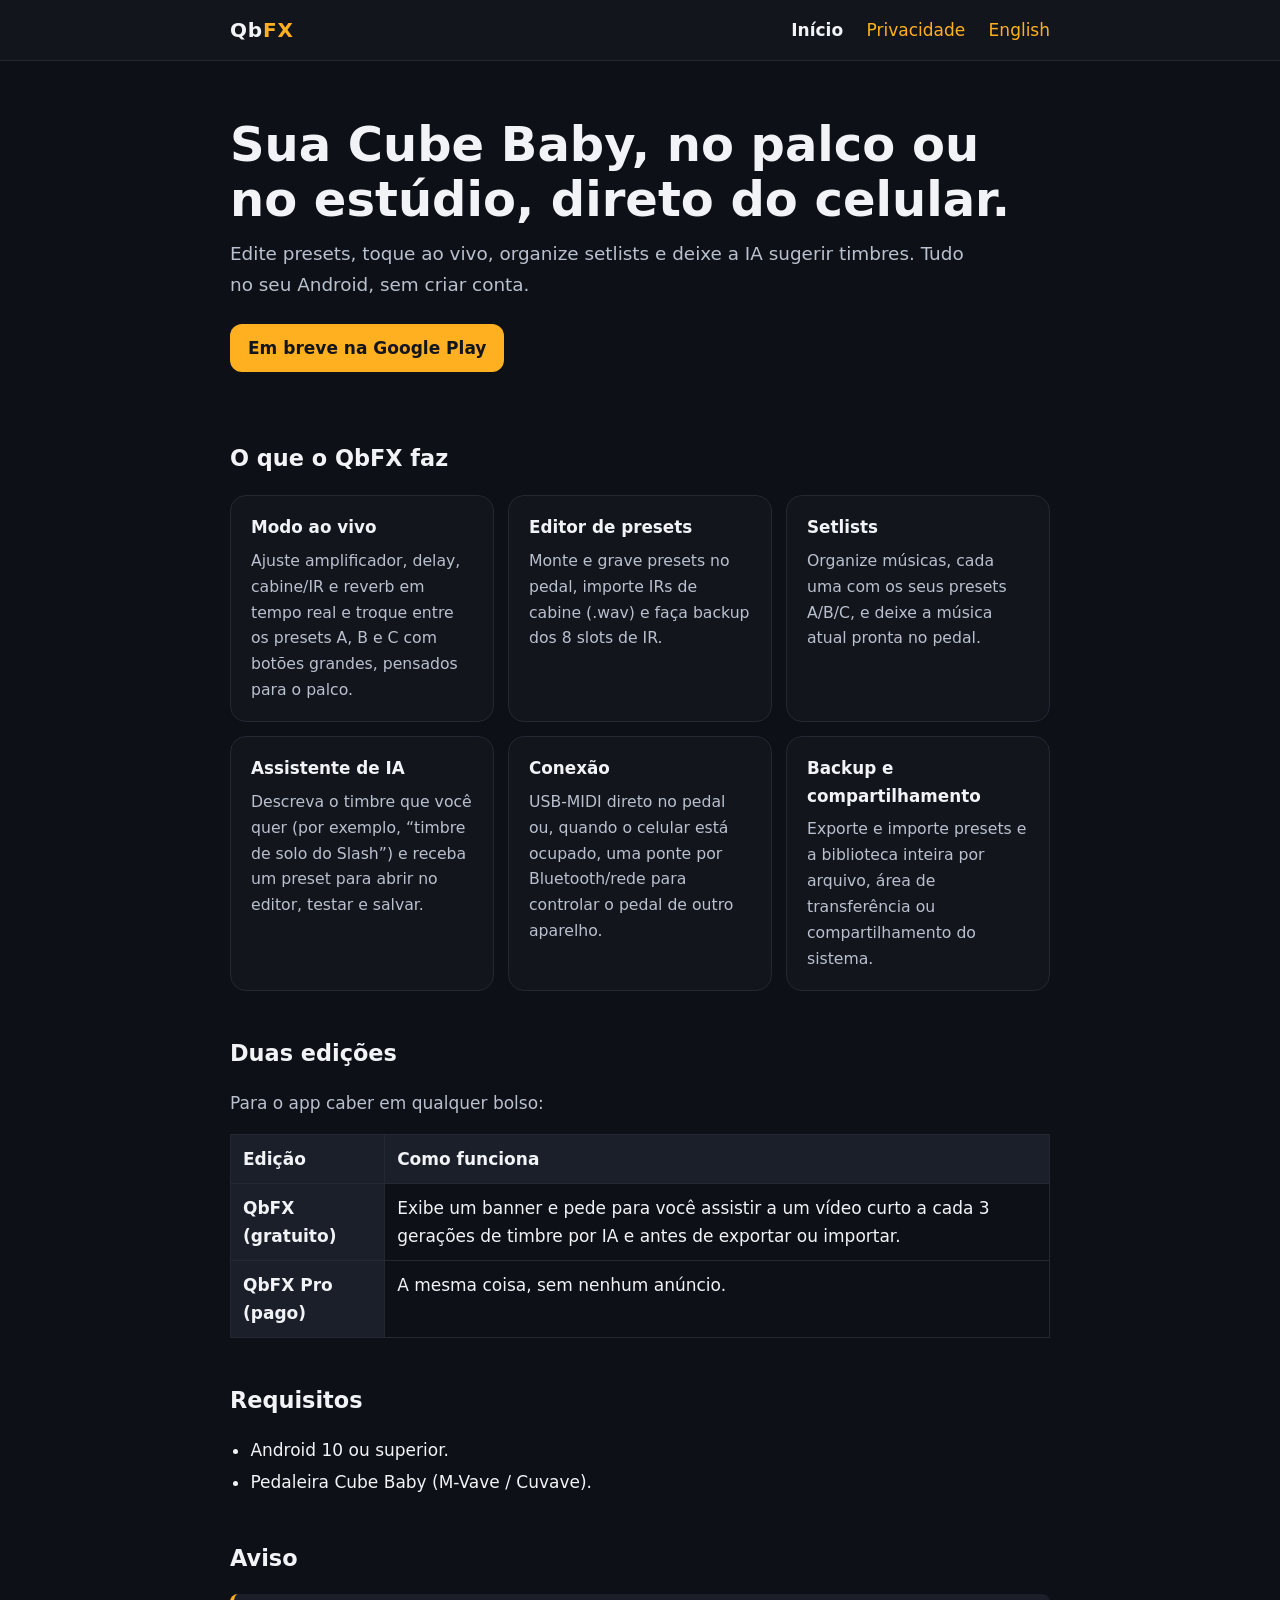
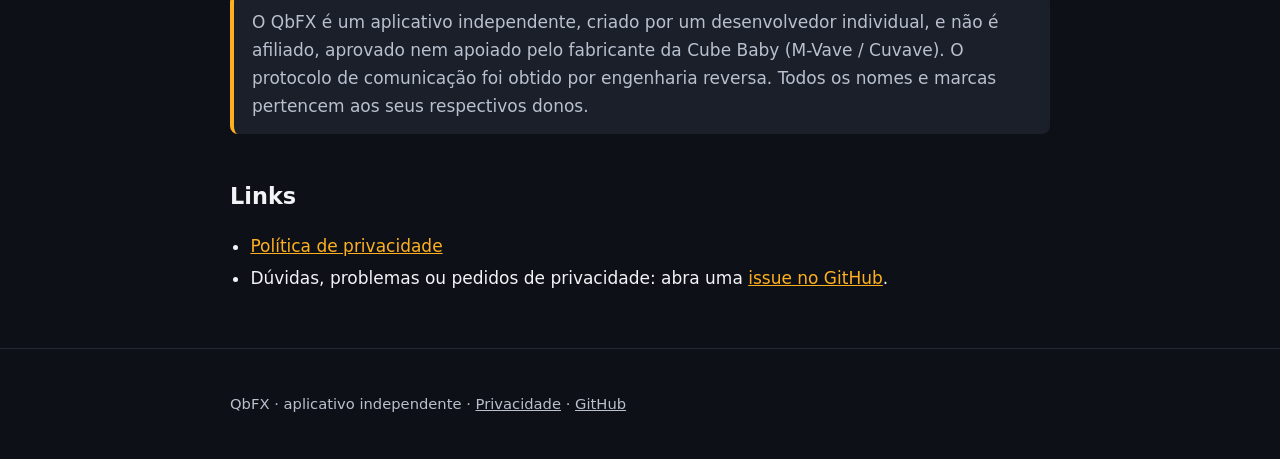
==== index.html @ abd3fe9a "Add the QbFX homepage and privacy policy (pt-BR and English) Static site for GitHub Pages: a simple " ====
<!doctype html>
<html lang="pt-BR">
<head>
<meta charset="utf-8">
<meta name="viewport" content="width=device-width, initial-scale=1">
<title>QbFX — controle para a pedaleira Cube Baby</title>
<meta name="description" content="QbFX: aplicativo independente para editar presets, tocar ao vivo, organizar setlists e criar timbres com IA na pedaleira Cube Baby (M-Vave / Cuvave).">
<meta name="theme-color" content="#0d1016">
<link rel="stylesheet" href="style.css">
<link rel="alternate" hreflang="en" href="en/">
</head>
<body>
<header class="top"><div class="wrap">
<a class="brand" href="./">Qb<span>FX</span></a>
<nav aria-label="Navegação">
<a href="./" aria-current="page">Início</a>
<a href="privacy/">Privacidade</a>
<a href="en/" hreflang="en" lang="en" aria-label="Read this page in English">English</a>
</nav>
</div></header>
<main><div class="wrap">
<section class="hero">
<h1>Sua Cube Baby, no palco ou no estúdio, direto do celular.</h1>
<p>Edite presets, toque ao vivo, organize setlists e deixe a IA sugerir timbres. Tudo no seu Android, sem criar conta.</p>
<span class="badge">Em breve na Google Play</span>
</section>
<h2>O que o QbFX faz</h2>
<div class="grid">
<div class="card"><h3>Modo ao vivo</h3><p>Ajuste amplificador, delay, cabine/IR e reverb em tempo real e troque entre os presets A, B e C com botões grandes, pensados para o palco.</p></div>
<div class="card"><h3>Editor de presets</h3><p>Monte e grave presets no pedal, importe IRs de cabine (.wav) e faça backup dos 8 slots de IR.</p></div>
<div class="card"><h3>Setlists</h3><p>Organize músicas, cada uma com os seus presets A/B/C, e deixe a música atual pronta no pedal.</p></div>
<div class="card"><h3>Assistente de IA</h3><p>Descreva o timbre que você quer (por exemplo, “timbre de solo do Slash”) e receba um preset para abrir no editor, testar e salvar.</p></div>
<div class="card"><h3>Conexão</h3><p>USB-MIDI direto no pedal ou, quando o celular está ocupado, uma ponte por Bluetooth/rede para controlar o pedal de outro aparelho.</p></div>
<div class="card"><h3>Backup e compartilhamento</h3><p>Exporte e importe presets e a biblioteca inteira por arquivo, área de transferência ou compartilhamento do sistema.</p></div>
</div>
<h2>Duas edições</h2>
<p class="muted">Para o app caber em qualquer bolso:</p>
<table>
<tr><th>Edição</th><th>Como funciona</th></tr>
<tr><th scope="row">QbFX (gratuito)</th><td>Exibe um banner e pede para você assistir a um vídeo curto a cada 3 gerações de timbre por IA e antes de exportar ou importar.</td></tr>
<tr><th scope="row">QbFX Pro (pago)</th><td>A mesma coisa, sem nenhum anúncio.</td></tr>
</table>
<h2>Requisitos</h2>
<ul>
<li>Android 10 ou superior.</li><li>Pedaleira Cube Baby (M-Vave / Cuvave).</li>
</ul>
<h2>Aviso</h2>
<p class="note">O QbFX é um aplicativo independente, criado por um desenvolvedor individual, e não é afiliado, aprovado nem apoiado pelo fabricante da Cube Baby (M-Vave / Cuvave). O protocolo de comunicação foi obtido por engenharia reversa. Todos os nomes e marcas pertencem aos seus respectivos donos.</p>
<h2>Links</h2>
<ul>
<li><a href="privacy/">Política de privacidade</a></li>
<li>Dúvidas, problemas ou pedidos de privacidade: abra uma <a href="https://github.com/brunogamacatao/qbfx/issues">issue no GitHub</a>.</li>
</ul>
</div></main>
<footer><div class="wrap">
<p>QbFX · aplicativo independente · <a href="privacy/">Privacidade</a> · <a href="https://github.com/brunogamacatao/qbfx/issues">GitHub</a></p>
</div></footer>
</body>
</html>
---- style.css ----
:root{--bg:#0d1016;--surface:#12151c;--elev:#1a1f29;--line:#232833;--text:#f2f3f7;--muted:#b9c0ce;--accent:#ffb020;--accent-ink:#12151c}
*{box-sizing:border-box}
html{-webkit-text-size-adjust:100%}
body{margin:0;background:var(--bg);color:var(--text);font:17px/1.65 system-ui,-apple-system,"Segoe UI",Roboto,Helvetica,Arial,sans-serif}
a{color:var(--accent)}
a:focus-visible,button:focus-visible{outline:3px solid var(--accent);outline-offset:3px;border-radius:4px}
.wrap{max-width:860px;margin:0 auto;padding:0 20px}
header.top{border-bottom:1px solid var(--line);background:var(--surface)}
header.top .wrap{display:flex;align-items:center;justify-content:space-between;gap:16px;min-height:60px;flex-wrap:wrap}
.brand{font-weight:900;font-size:1.25rem;letter-spacing:.04em;color:var(--text);text-decoration:none}
.brand span{color:var(--accent)}
nav a{margin-left:18px;text-decoration:none}
nav a[aria-current="page"]{color:var(--text);font-weight:700}
.hero{padding:56px 0 24px}
.hero h1{font-size:clamp(2rem,6vw,3rem);line-height:1.15;margin:0 0 12px}
.hero p{color:var(--muted);font-size:1.15rem;max-width:40em;margin:0 0 24px}
.badge{display:inline-block;background:var(--accent);color:var(--accent-ink);font-weight:800;padding:10px 18px;border-radius:12px}
h2{font-size:1.4rem;margin:44px 0 12px}
h3{font-size:1.1rem;margin:28px 0 6px}
.grid{display:grid;gap:14px;grid-template-columns:repeat(auto-fit,minmax(250px,1fr));margin:18px 0}
.card{background:var(--surface);border:1px solid var(--line);border-radius:16px;padding:18px 20px}
.card h3{margin:0 0 6px;font-size:1.05rem}
.card p{margin:0;color:var(--muted);font-size:.98rem}
.note{background:var(--elev);border-left:4px solid var(--accent);padding:14px 18px;border-radius:8px;color:var(--muted)}
table{border-collapse:collapse;width:100%;margin:12px 0}
th,td{border:1px solid var(--line);padding:10px 12px;text-align:left;vertical-align:top}
th{background:var(--elev)}
ul{padding-left:1.2em}
li{margin:4px 0}
footer{border-top:1px solid var(--line);margin-top:56px;padding:28px 0;color:var(--muted);font-size:.92rem}
footer a{color:var(--muted)}
.muted{color:var(--muted)}
@media (max-width:520px){body{font-size:16px}nav a{margin-left:12px}}
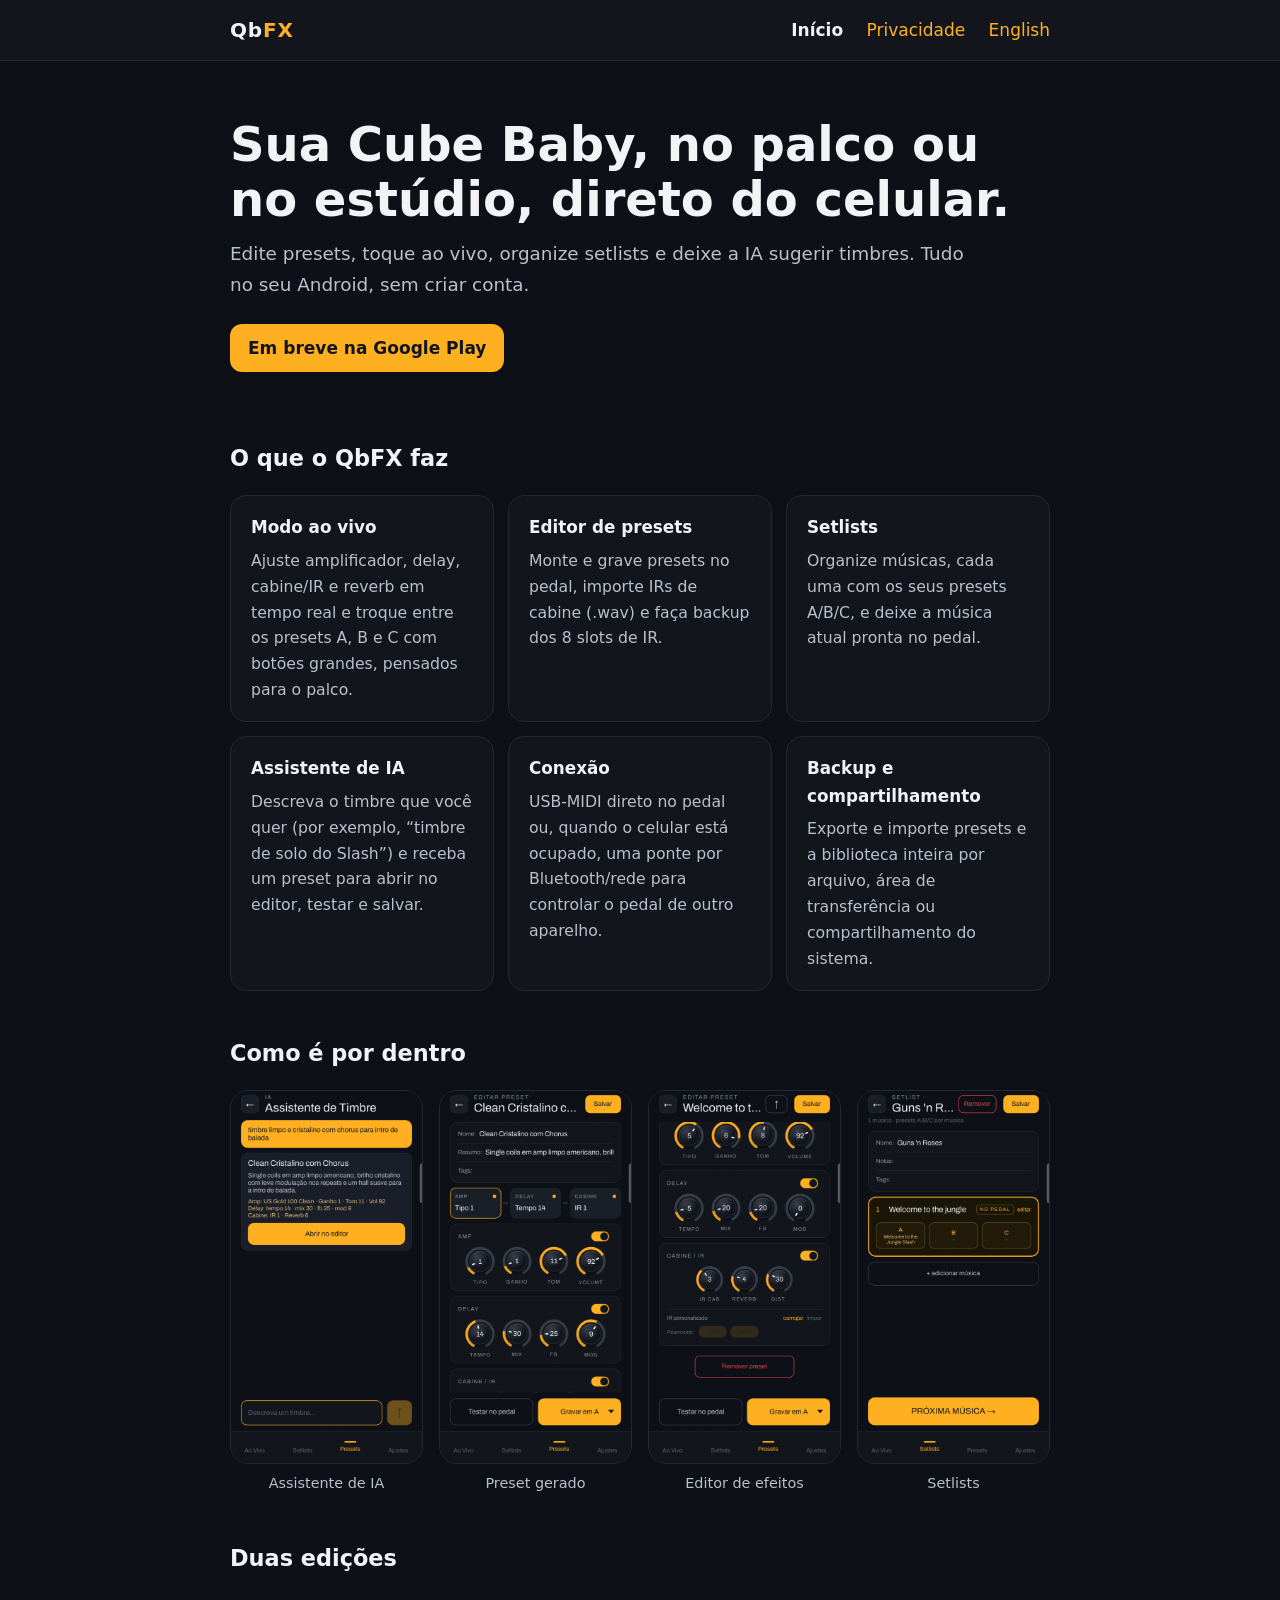
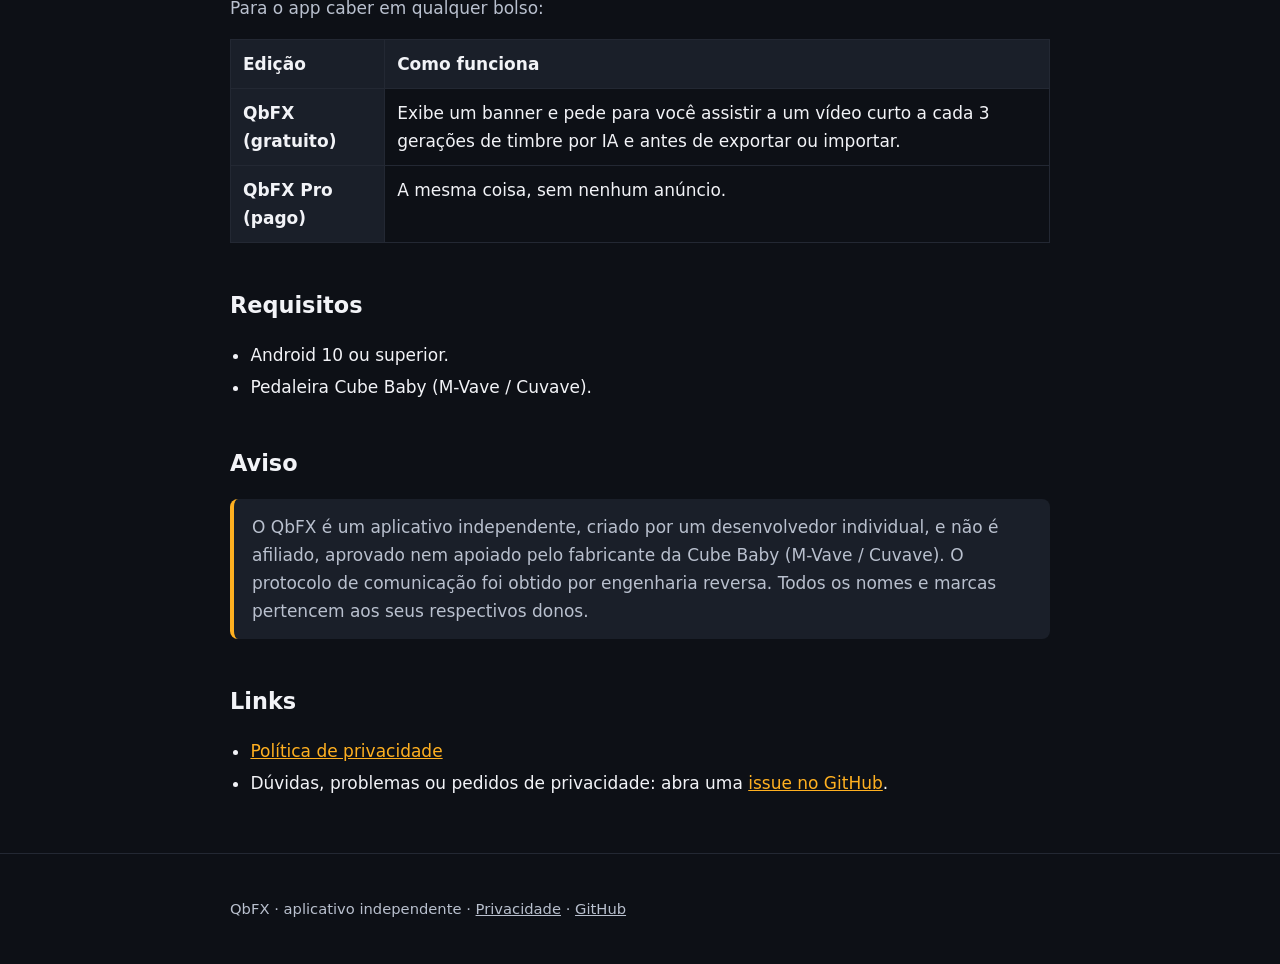
==== commit deacad46: "Add a screenshot gallery to the homepage Four app screenshots (AI assistant, generated preset, effec" ====
--- a/index.html
+++ b/index.html
@@ -33,6 +33,13 @@
 <div class="card"><h3>Conexão</h3><p>USB-MIDI direto no pedal ou, quando o celular está ocupado, uma ponte por Bluetooth/rede para controlar o pedal de outro aparelho.</p></div>
 <div class="card"><h3>Backup e compartilhamento</h3><p>Exporte e importe presets e a biblioteca inteira por arquivo, área de transferência ou compartilhamento do sistema.</p></div>
 </div>
+<h2>Como é por dentro</h2>
+<div class="shots">
+<figure><img src="assets/shots/ai-chat.png" alt="Tela do assistente de IA com a resposta: o preset “Clean Cristalino com Chorus”" width="540" height="1053" loading="lazy"><figcaption>Assistente de IA</figcaption></figure>
+<figure><img src="assets/shots/ai-preset.png" alt="O preset gerado aberto no editor, com os knobs de amp e delay ajustados" width="540" height="1053" loading="lazy"><figcaption>Preset gerado</figcaption></figure>
+<figure><img src="assets/shots/editor.png" alt="Editor de presets com amp, delay e cabine/IR" width="540" height="1053" loading="lazy"><figcaption>Editor de efeitos</figcaption></figure>
+<figure><img src="assets/shots/setlist.png" alt="Setlist com uma música e os presets A, B e C" width="540" height="1053" loading="lazy"><figcaption>Setlists</figcaption></figure>
+</div>
 <h2>Duas edições</h2>
 <p class="muted">Para o app caber em qualquer bolso:</p>
 <table>
--- a/style.css
+++ b/style.css
@@ -29,5 +29,9 @@
 li{margin:4px 0}
 footer{border-top:1px solid var(--line);margin-top:56px;padding:28px 0;color:var(--muted);font-size:.92rem}
 footer a{color:var(--muted)}
+.shots{display:grid;gap:16px;grid-template-columns:repeat(auto-fit,minmax(190px,1fr));margin:18px 0}
+.shots figure{margin:0}
+.shots img{display:block;width:100%;height:auto;border-radius:18px;border:1px solid var(--line);background:var(--surface)}
+.shots figcaption{color:var(--muted);font-size:.9rem;margin-top:8px;text-align:center}
 .muted{color:var(--muted)}
 @media (max-width:520px){body{font-size:16px}nav a{margin-left:12px}}
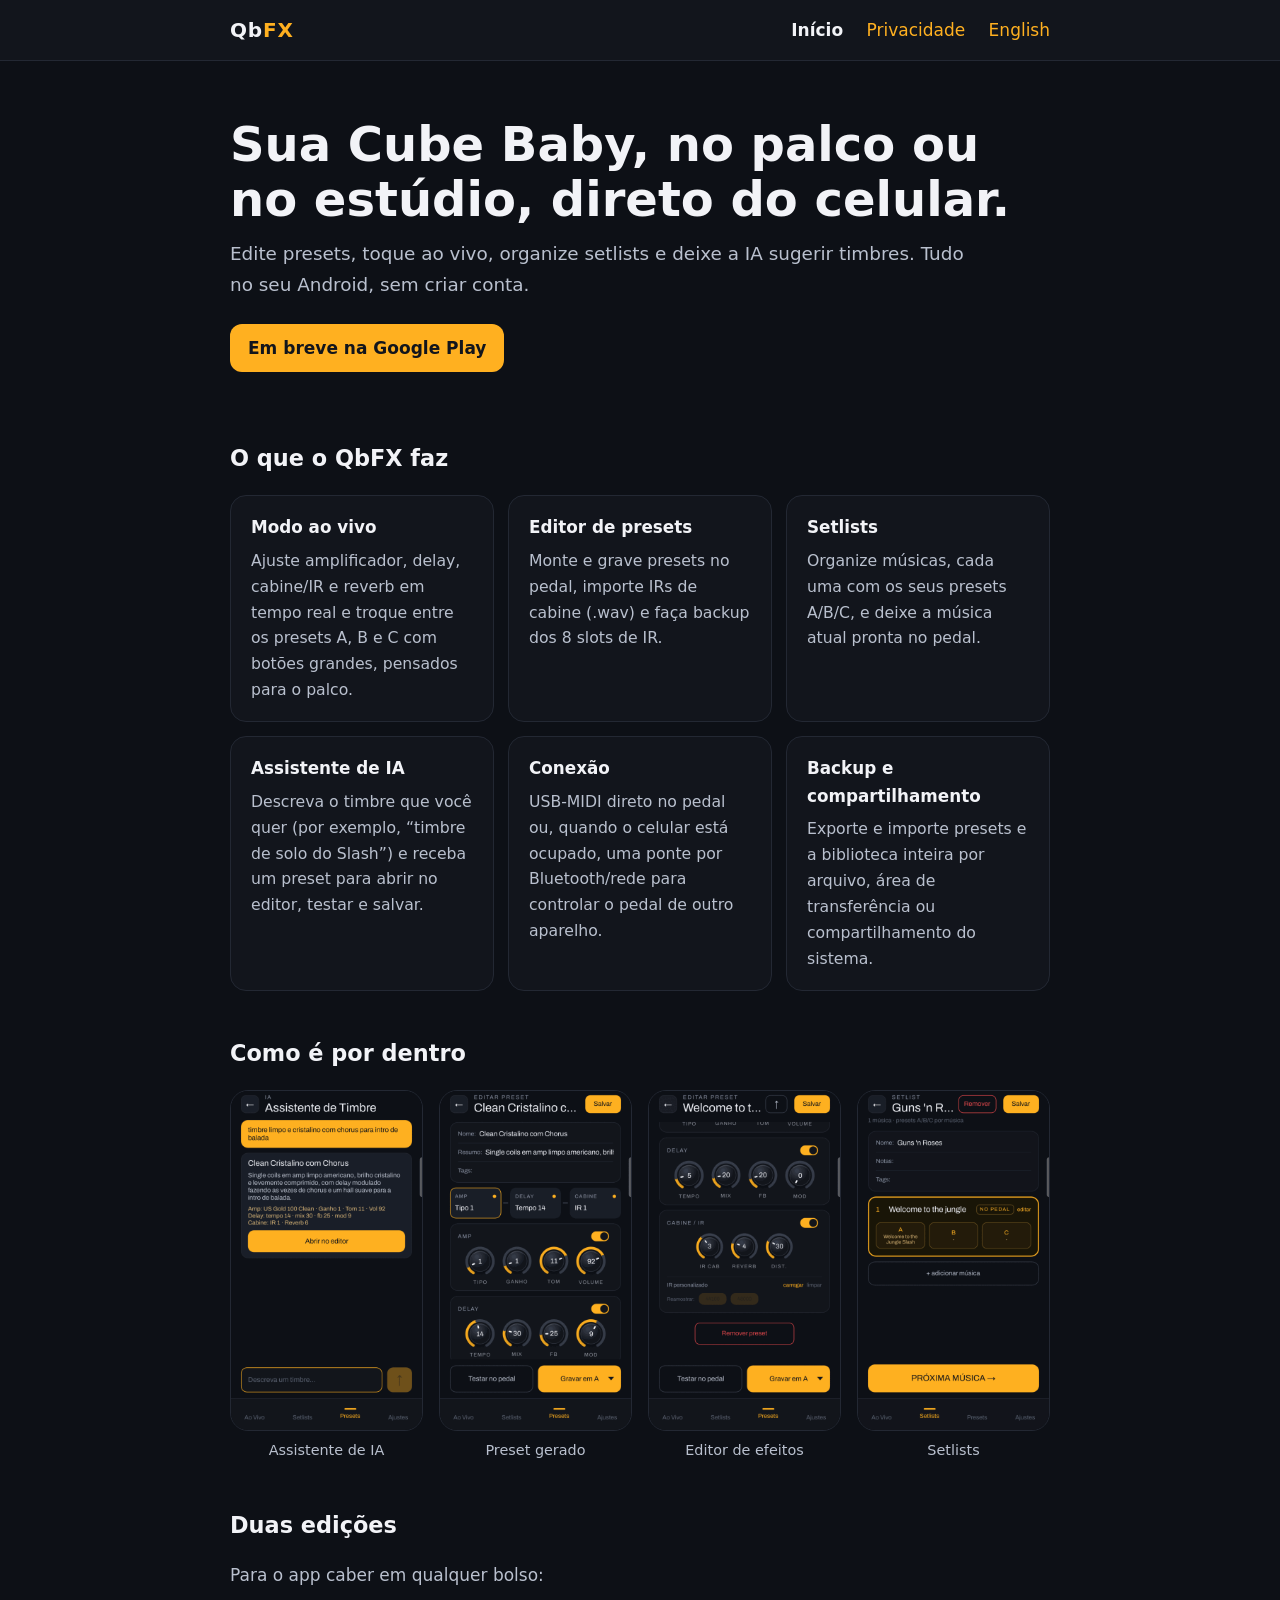
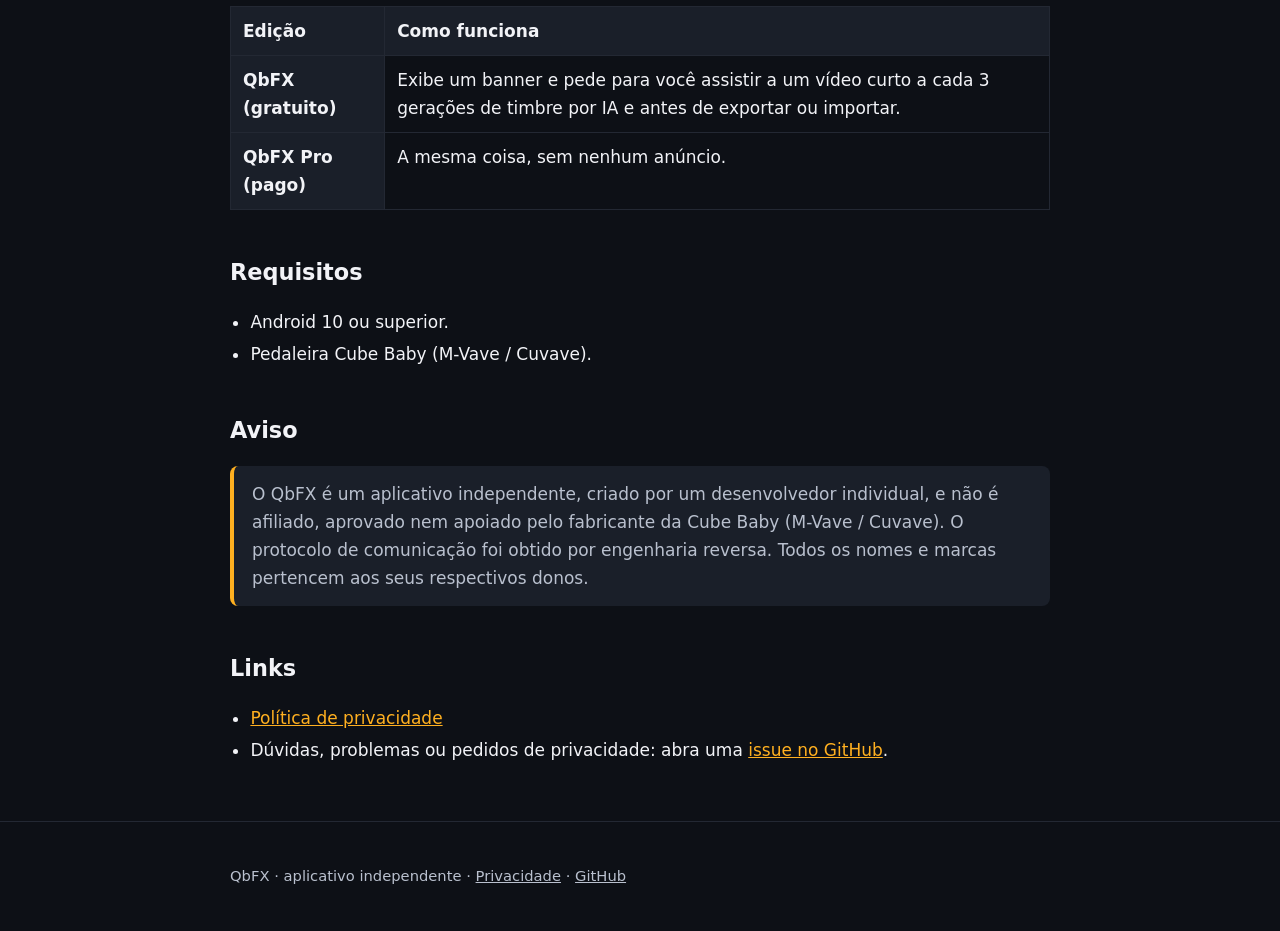
==== commit d2b428e8: "Use the new 9:16 screenshots in the gallery Co-Authored-By: Claude Sonnet 5.5 <noreply@anthropic.com" ====
--- a/index.html
+++ b/index.html
@@ -35,10 +35,10 @@
 </div>
 <h2>Como é por dentro</h2>
 <div class="shots">
-<figure><img src="assets/shots/ai-chat.png" alt="Tela do assistente de IA com a resposta: o preset “Clean Cristalino com Chorus”" width="540" height="1053" loading="lazy"><figcaption>Assistente de IA</figcaption></figure>
-<figure><img src="assets/shots/ai-preset.png" alt="O preset gerado aberto no editor, com os knobs de amp e delay ajustados" width="540" height="1053" loading="lazy"><figcaption>Preset gerado</figcaption></figure>
-<figure><img src="assets/shots/editor.png" alt="Editor de presets com amp, delay e cabine/IR" width="540" height="1053" loading="lazy"><figcaption>Editor de efeitos</figcaption></figure>
-<figure><img src="assets/shots/setlist.png" alt="Setlist com uma música e os presets A, B e C" width="540" height="1053" loading="lazy"><figcaption>Setlists</figcaption></figure>
+<figure><img src="assets/shots/ai-chat.png" alt="Tela do assistente de IA com a resposta: o preset “Clean Cristalino com Chorus”" width="540" height="960" loading="lazy"><figcaption>Assistente de IA</figcaption></figure>
+<figure><img src="assets/shots/ai-preset.png" alt="O preset gerado aberto no editor, com os knobs de amp e delay ajustados" width="540" height="960" loading="lazy"><figcaption>Preset gerado</figcaption></figure>
+<figure><img src="assets/shots/editor.png" alt="Editor de presets com amp, delay e cabine/IR" width="540" height="960" loading="lazy"><figcaption>Editor de efeitos</figcaption></figure>
+<figure><img src="assets/shots/setlist.png" alt="Setlist com uma música e os presets A, B e C" width="540" height="960" loading="lazy"><figcaption>Setlists</figcaption></figure>
 </div>
 <h2>Duas edições</h2>
 <p class="muted">Para o app caber em qualquer bolso:</p>
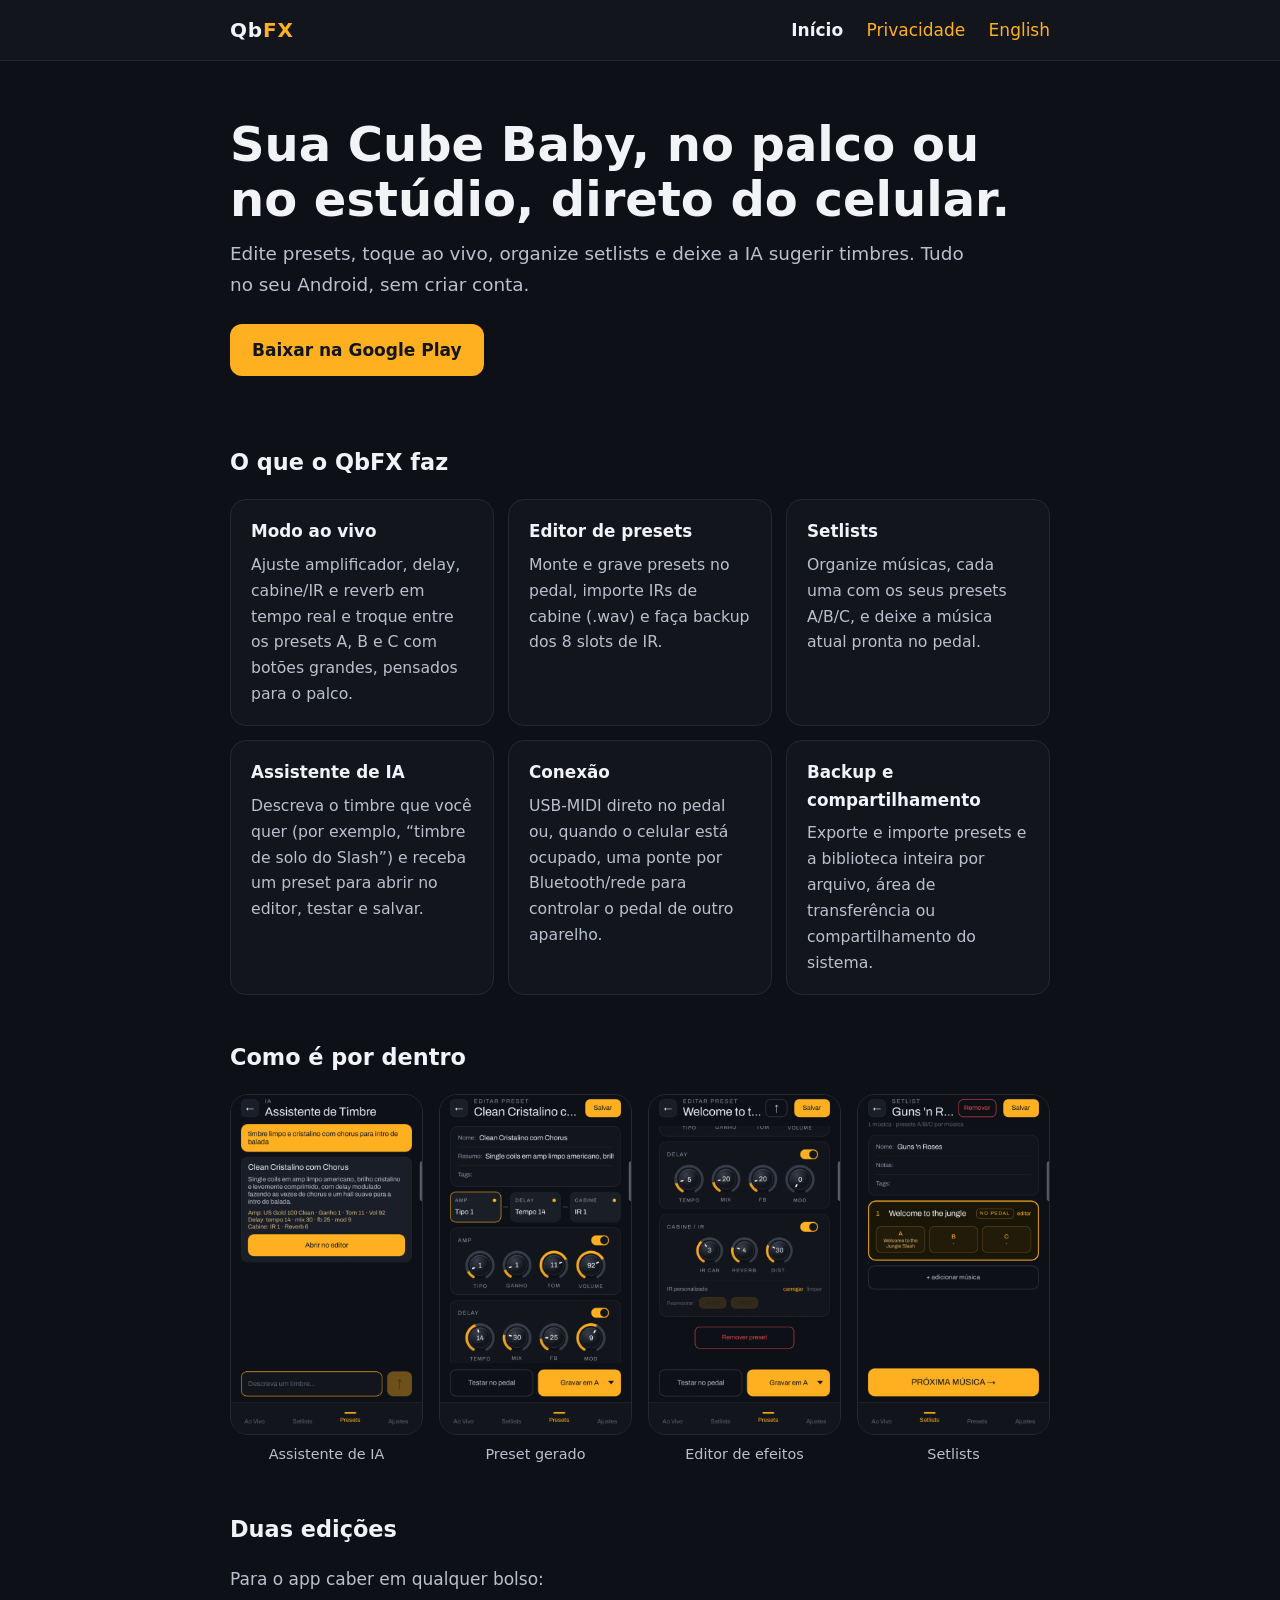
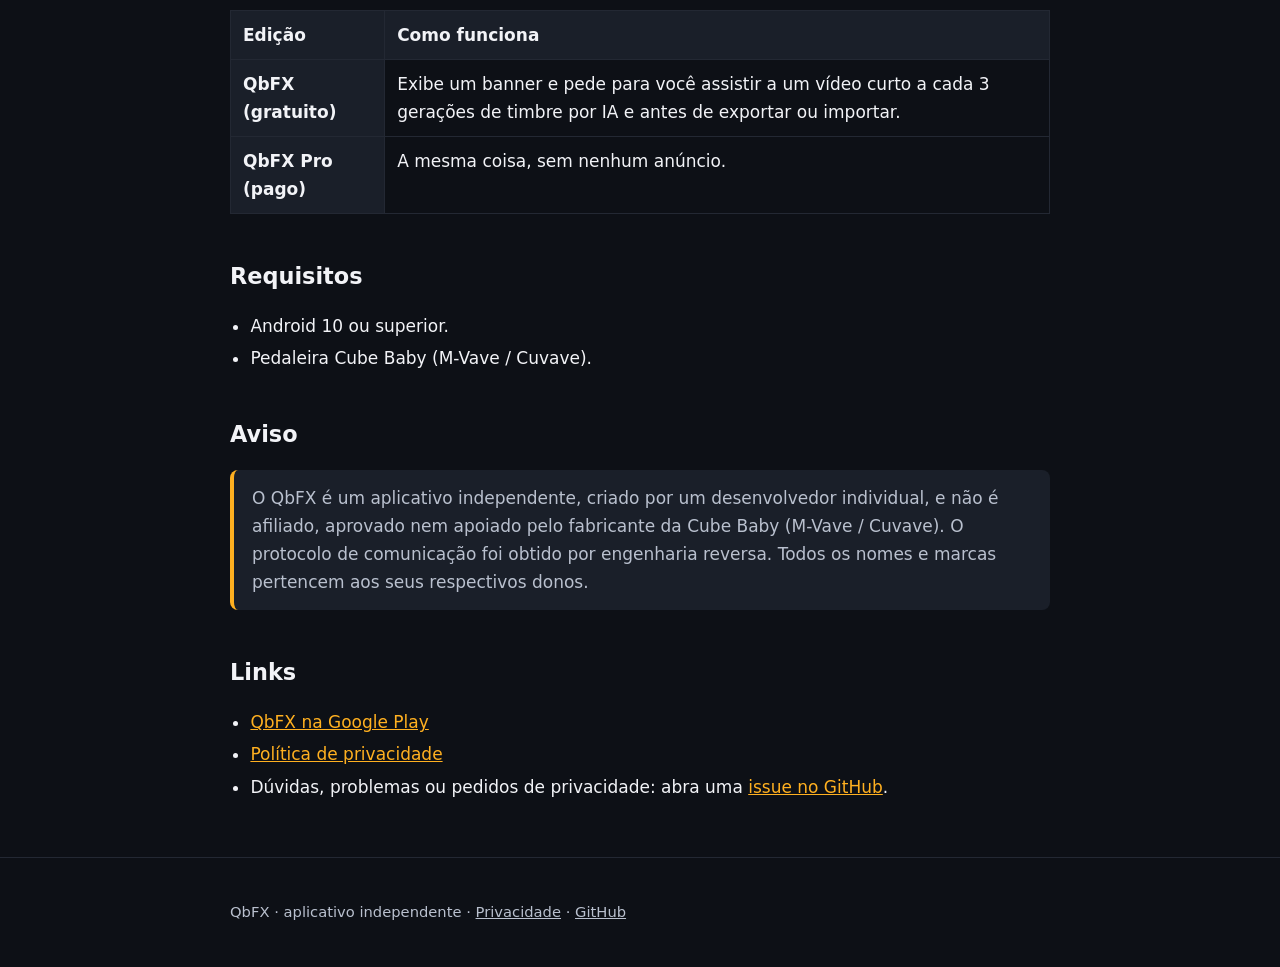
==== commit ce5eafa4: "Link the homepage to the published app on Google Play Replace the 'coming soon' badge with a downloa" ====
--- a/index.html
+++ b/index.html
@@ -22,7 +22,7 @@
 <section class="hero">
 <h1>Sua Cube Baby, no palco ou no estúdio, direto do celular.</h1>
 <p>Edite presets, toque ao vivo, organize setlists e deixe a IA sugerir timbres. Tudo no seu Android, sem criar conta.</p>
-<span class="badge">Em breve na Google Play</span>
+<a class="badge" href="https://play.google.com/store/apps/details?id=com.guitareffects.qbfx&amp;hl=pt_BR" rel="noopener">Baixar na Google Play</a>
 </section>
 <h2>O que o QbFX faz</h2>
 <div class="grid">
@@ -55,6 +55,7 @@
 <p class="note">O QbFX é um aplicativo independente, criado por um desenvolvedor individual, e não é afiliado, aprovado nem apoiado pelo fabricante da Cube Baby (M-Vave / Cuvave). O protocolo de comunicação foi obtido por engenharia reversa. Todos os nomes e marcas pertencem aos seus respectivos donos.</p>
 <h2>Links</h2>
 <ul>
+<li><a href="https://play.google.com/store/apps/details?id=com.guitareffects.qbfx&amp;hl=pt_BR" rel="noopener">QbFX na Google Play</a></li>
 <li><a href="privacy/">Política de privacidade</a></li>
 <li>Dúvidas, problemas ou pedidos de privacidade: abra uma <a href="https://github.com/brunogamacatao/qbfx/issues">issue no GitHub</a>.</li>
 </ul>
--- a/style.css
+++ b/style.css
@@ -14,7 +14,9 @@
 .hero{padding:56px 0 24px}
 .hero h1{font-size:clamp(2rem,6vw,3rem);line-height:1.15;margin:0 0 12px}
 .hero p{color:var(--muted);font-size:1.15rem;max-width:40em;margin:0 0 24px}
-.badge{display:inline-block;background:var(--accent);color:var(--accent-ink);font-weight:800;padding:10px 18px;border-radius:12px}
+.badge{display:inline-block;background:var(--accent);color:var(--accent-ink);font-weight:800;padding:12px 22px;border-radius:12px;text-decoration:none}
+.badge:hover{filter:brightness(1.08)}
+.badge:focus-visible{outline:3px solid var(--text);outline-offset:3px}
 h2{font-size:1.4rem;margin:44px 0 12px}
 h3{font-size:1.1rem;margin:28px 0 6px}
 .grid{display:grid;gap:14px;grid-template-columns:repeat(auto-fit,minmax(250px,1fr));margin:18px 0}
